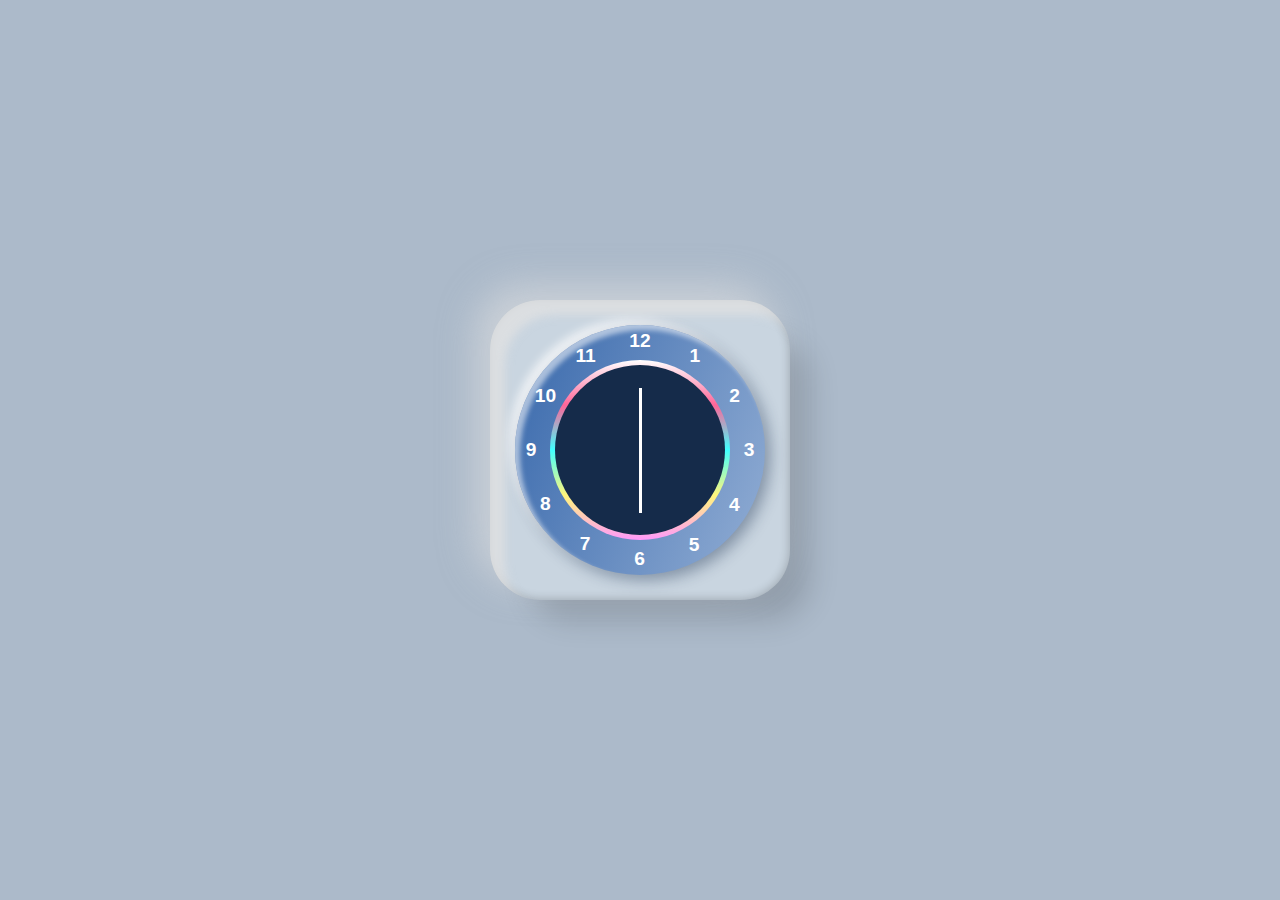
==== index.html @ 133ba68c "cool loader done" ====
<!DOCTYPE html>
<html lang="en">
  <head>
    <meta charset="UTF-8" />
    <meta name="viewport" content="width=device-width, initial-scale=1.0" />
    <link rel="stylesheet" href="style.css" />
    <title>Analog clock</title>
  </head>
  <body>
    <div class="clock">
      <div class="numbers">
        <span style="--i: 0"><b>12</b></span>
        <span style="--i: 1"><b>1</b></span>
        <span style="--i: 2"><b>2</b></span>
        <span style="--i: 3"><b>3</b></span>
        <span style="--i: 4"><b>4</b></span>
        <span style="--i: 5"><b>5</b></span>
        <span style="--i: 6"><b>6</b></span>
        <span style="--i: 7"><b>7</b></span>
        <span style="--i: 8"><b>8</b></span>
        <span style="--i: 9"><b>9</b></span>
        <span style="--i: 10"><b>10</b></span>
        <span style="--i: 11"><b>11</b></span>
        <div class="circle" id="hr"><i></i></div>
        <div class="circle" id="mn"><i></i></div>
        <div class="circle" id="sc"><i></i></div>
      </div>
    </div>

    <script src="app.js"></script>
  </body>
</html>
---- style.css ----
* {
  padding: 0;
  margin: 0;
  box-sizing: border-box;
}

body {
  font-family: "Roboto", sans-serif;
  background-color: #acbaca;
  min-height: 100vh;
  display: flex;
  justify-content: center;
  align-items: center;
}

.clock {
  position: relative;
  width: 300px;
  height: 300px;
  background: #c9d5e0;
  display: flex;
  justify-content: center;
  align-items: center;
  border-radius: 50px;
  box-shadow: 30px 30px 30px -10px rgba(0, 0, 0, 0.15),
    inset 15px 15px 10px rgba(225, 225, 225, 0.75),
    -15px -15px 35px rgba(225, 225, 225, 0.55),
    inset -1px -1px 10px rgba(0, 0, 0, 0.2);
}

.clock .numbers {
  position: absolute;
  width: 250px;
  height: 250px;
  display: flex;
  justify-content: center;
  align-items: center;
  /* background: #83a1bb; */
  background: #152b4a linear-gradient(111deg, #3969ac, #91add4);
  border-radius: 50%;
  box-shadow: 5px 5px 15px #152b4a66,
    inset 5px 5px 5px rgba(255, 255, 255, 0.55),
    -6px -6px 10px rgba(255, 255, 255, 0.8);
}

.clock .numbers span {
  position: absolute;
  inset: 5px;
  text-align: center;
  color: #fff;
  font-size: 1.2em;
  transform: rotate(calc(30deg * var(--i)));
}

.clock .numbers span b {
  font-weight: 600;
  display: inline-block;
  transform: rotate(calc(-30deg * var(--i)));
}
.clock .numbers::before {
  content: "";
  position: absolute;
  inset: 35px;
  background: linear-gradient(#ffffff, #ff6598, #41ffff, #fff67b, #ff99fa);
  border-radius: 50%;
  animation: animate 30s linear infinite;
}
@keyframes animate {
  0% {
    transform: rotate(360deg);
  }
  100% {
    transform: rotate(0deg);
  }
}

.clock .numbers::after {
  content: "";
  position: absolute;
  inset: 40px;
  background: #152b4a;
  border-radius: 50%;
}
.clock .numbers .circle {
  position: absolute;
  inset: 0;
  border-radius: 50%;
  display: flex;
  justify-content: center;
  align-items: center;
  z-index: 10;
}
.clock .numbers .circle i {
  position: absolute;
  width: 3px;
  height: 50%;
  background: #fff;
  transform-origin: bottom;
  transform: skewY(0.55);
}

.clock .numbers .circle#hr i {
  transform: skewY(0.3);
}
.clock .numbers .circle#min i {
  height: 40%;
  transform: skewY(0.3);
}

.clock .numbers .circle#sec i {
  height: 30%;
  transform: skewY(0.3);
}
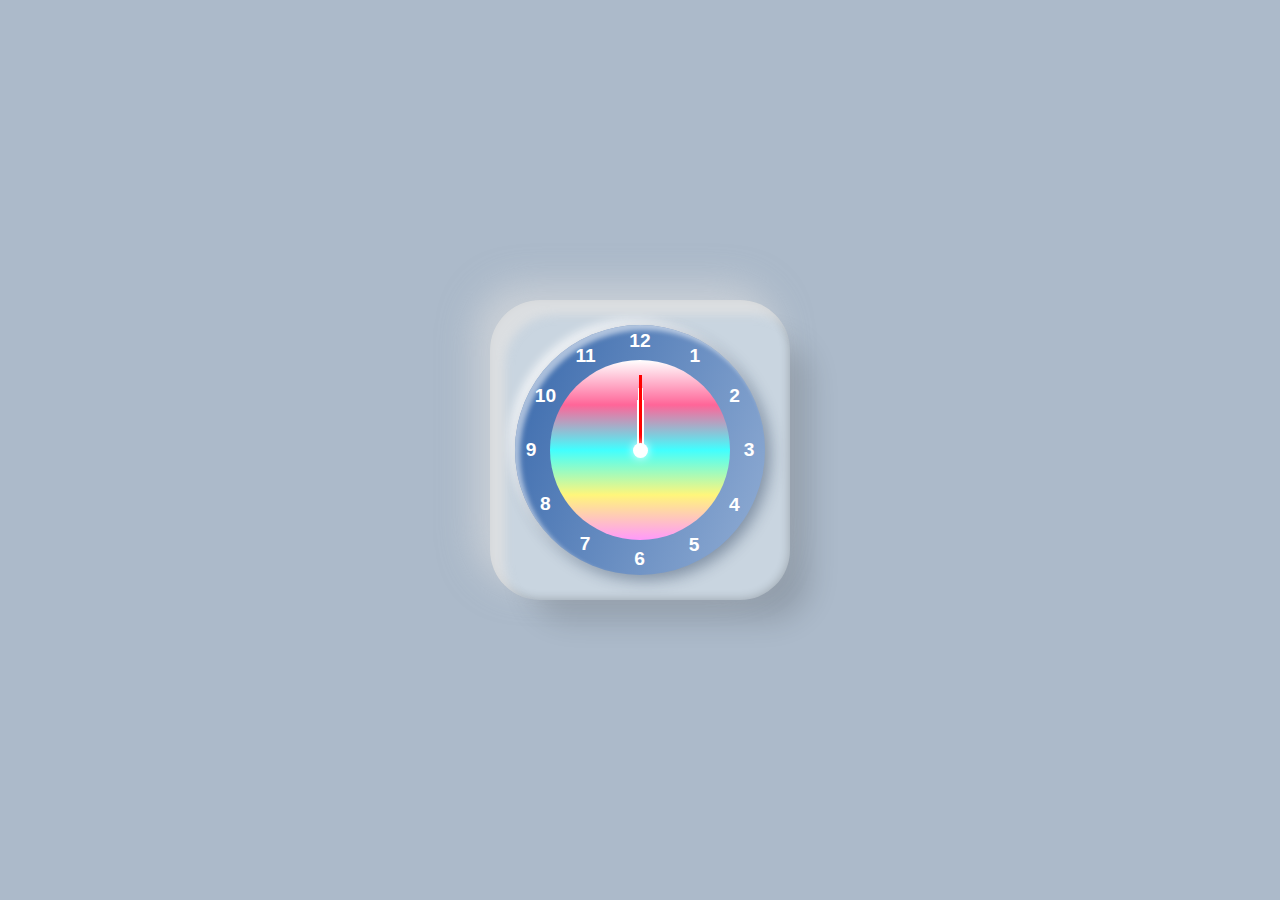
==== commit 225c9770: "solved animation and hands possition issue" ====
--- a/index.html
+++ b/index.html
@@ -24,6 +24,7 @@
         <div class="circle" id="hr"><i></i></div>
         <div class="circle" id="mn"><i></i></div>
         <div class="circle" id="sc"><i></i></div>
+        <div class="center"></div>
       </div>
     </div>
 
--- a/style.css
+++ b/style.css
@@ -78,7 +78,7 @@
   content: "";
   position: absolute;
   inset: 40px;
-  background: #152b4a;
+  /* background: #ff6598; */
   border-radius: 50%;
 }
 .clock .numbers .circle {
@@ -86,28 +86,88 @@
   inset: 0;
   border-radius: 50%;
   display: flex;
-  justify-content: center;
-  align-items: center;
+
   z-index: 10;
+  /* background-color: #ff99fa; best background */
+  /* background-color: #fff67b; */
 }
 .clock .numbers .circle i {
-  position: absolute;
-  width: 3px;
-  height: 50%;
+  display: flex;
+  align-items: center;
+  justify-content: center;
   background: #fff;
   transform-origin: bottom;
   transform: skewY(0.55);
 }
 
+.circle {
+  display: flex;
+  justify-content: center;
+  position: absolute;
+}
+
+.circle i {
+  position: absolute;
+  bottom: 50%;
+  transform-origin: bottom;
+}
+
 .clock .numbers .circle#hr i {
   transform: skewY(0.3);
-}
-.clock .numbers .circle#min i {
-  height: 40%;
-  transform: skewY(0.3);
+  width: 7px;
+  height: 20%;
+
+  animation: animate 43200s linear infinite;
 }
 
-.clock .numbers .circle#sec i {
+.clock .numbers .circle#mn i {
+  width: 5px;
+  height: 25%;
+  transform: skewY(0.3);
+  animation: animate 3600s linear infinite;
+}
+
+.clock .numbers .circle#sc i {
+  width: 3px;
   height: 30%;
   transform: skewY(0.3);
+  background-color: red;
+
+  animation: animate 60s linear infinite;
 }
+
+.clock .numbers .circle i::before {
+  content: "";
+  position: absolute;
+  inset: 0;
+  border-radius: 50%;
+  /* animation: animate 43200s linear infinite; */
+}
+
+.clock .numbers .circle i::after {
+  content: "";
+  position: absolute;
+  inset: 10px;
+  border-radius: 50%;
+
+  /* animation: animate 43200s linear infinite; */
+}
+
+.center {
+  position: absolute;
+  width: 15px;
+  height: 15px;
+  background-color: #fff;
+  border-radius: 50%;
+  z-index: 100;
+  box-shadow: 0 0 10px #fff;
+}
+
+@keyframes animate {
+  0% {
+    transform: rotate(360deg);
+  }
+  100% {
+    transform: rotate(0deg);
+  }
+}
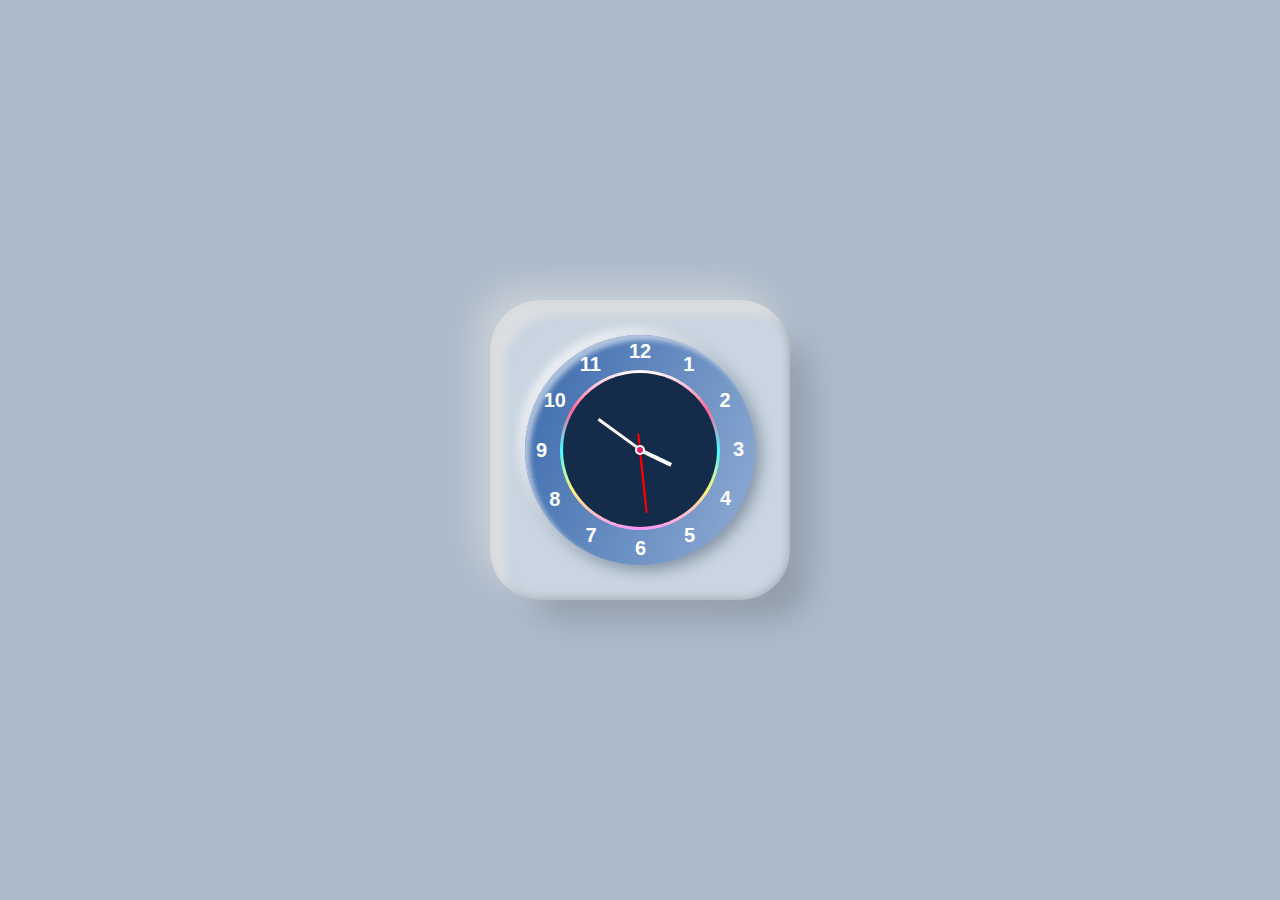
==== commit 62294beb: "basic project analog clock complete" ====
--- a/index.html
+++ b/index.html
@@ -24,7 +24,6 @@
         <div class="circle" id="hr"><i></i></div>
         <div class="circle" id="mn"><i></i></div>
         <div class="circle" id="sc"><i></i></div>
-        <div class="center"></div>
       </div>
     </div>
 
--- a/style.css
+++ b/style.css
@@ -5,12 +5,12 @@
 }
 
 body {
-  font-family: "Roboto", sans-serif;
-  background-color: #acbaca;
-  min-height: 100vh;
   display: flex;
   justify-content: center;
   align-items: center;
+  min-height: 100vh;
+  background-color: #acbaca;
+  font-family: "Roboto", sans-serif;
 }
 
 .clock {
@@ -28,13 +28,20 @@
     inset -1px -1px 10px rgba(0, 0, 0, 0.2);
 }
 
+.clock::before {
+  content: "";
+  position: absolute;
+  width: 4px;
+  height: 4px;
+  background: #e91e63;
+  border-radius: 50%;
+  z-index: 1000;
+  box-shadow: 0 0 0 1px #e91e63, 0 0 0 3px #fff, 0 0 5px 5px rgba(0, 0, 0, 0.15);
+}
+
 .clock .numbers {
   position: absolute;
-  width: 250px;
-  height: 250px;
-  display: flex;
-  justify-content: center;
-  align-items: center;
+  inset: 35px;
   /* background: #83a1bb; */
   background: #152b4a linear-gradient(111deg, #3969ac, #91add4);
   border-radius: 50%;
@@ -48,7 +55,7 @@
   inset: 5px;
   text-align: center;
   color: #fff;
-  font-size: 1.2em;
+  font-size: 1.25em;
   transform: rotate(calc(30deg * var(--i)));
 }
 
@@ -77,8 +84,8 @@
 .clock .numbers::after {
   content: "";
   position: absolute;
-  inset: 40px;
-  /* background: #ff6598; */
+  inset: 38px;
+  background: #152b4a;
   border-radius: 50%;
 }
 .clock .numbers .circle {
@@ -86,88 +93,33 @@
   inset: 0;
   border-radius: 50%;
   display: flex;
-
+  justify-content: center;
   z-index: 10;
   /* background-color: #ff99fa; best background */
   /* background-color: #fff67b; */
 }
 .clock .numbers .circle i {
-  display: flex;
-  align-items: center;
-  justify-content: center;
-  background: #fff;
+  position: absolute;
+  width: 3px;
+  height: 50%;
+  background-color: #fff;
   transform-origin: bottom;
-  transform: skewY(0.55);
-}
-
-.circle {
-  display: flex;
-  justify-content: center;
-  position: absolute;
-}
-
-.circle i {
-  position: absolute;
-  bottom: 50%;
-  transform-origin: bottom;
+  transform: scaleY(0.55);
 }
 
 .clock .numbers .circle#hr i {
-  transform: skewY(0.3);
-  width: 7px;
-  height: 20%;
-
-  animation: animate 43200s linear infinite;
+  transform: scaleY(0.3);
+  width: 4px;
 }
-
 .clock .numbers .circle#mn i {
-  width: 5px;
-  height: 25%;
-  transform: skewY(0.3);
-  animation: animate 3600s linear infinite;
+  transform: scaleY(0.45);
+  position: absolute;
+  width: 3px;
+  z-index: 11;
 }
-
 .clock .numbers .circle#sc i {
-  width: 3px;
-  height: 30%;
-  transform: skewY(0.3);
+  transform: scaleY(0.55);
   background-color: red;
-
-  animation: animate 60s linear infinite;
+  width: 2px;
+  box-shadow: 0 30px 0 red;
 }
-
-.clock .numbers .circle i::before {
-  content: "";
-  position: absolute;
-  inset: 0;
-  border-radius: 50%;
-  /* animation: animate 43200s linear infinite; */
-}
-
-.clock .numbers .circle i::after {
-  content: "";
-  position: absolute;
-  inset: 10px;
-  border-radius: 50%;
-
-  /* animation: animate 43200s linear infinite; */
-}
-
-.center {
-  position: absolute;
-  width: 15px;
-  height: 15px;
-  background-color: #fff;
-  border-radius: 50%;
-  z-index: 100;
-  box-shadow: 0 0 10px #fff;
-}
-
-@keyframes animate {
-  0% {
-    transform: rotate(360deg);
-  }
-  100% {
-    transform: rotate(0deg);
-  }
-}
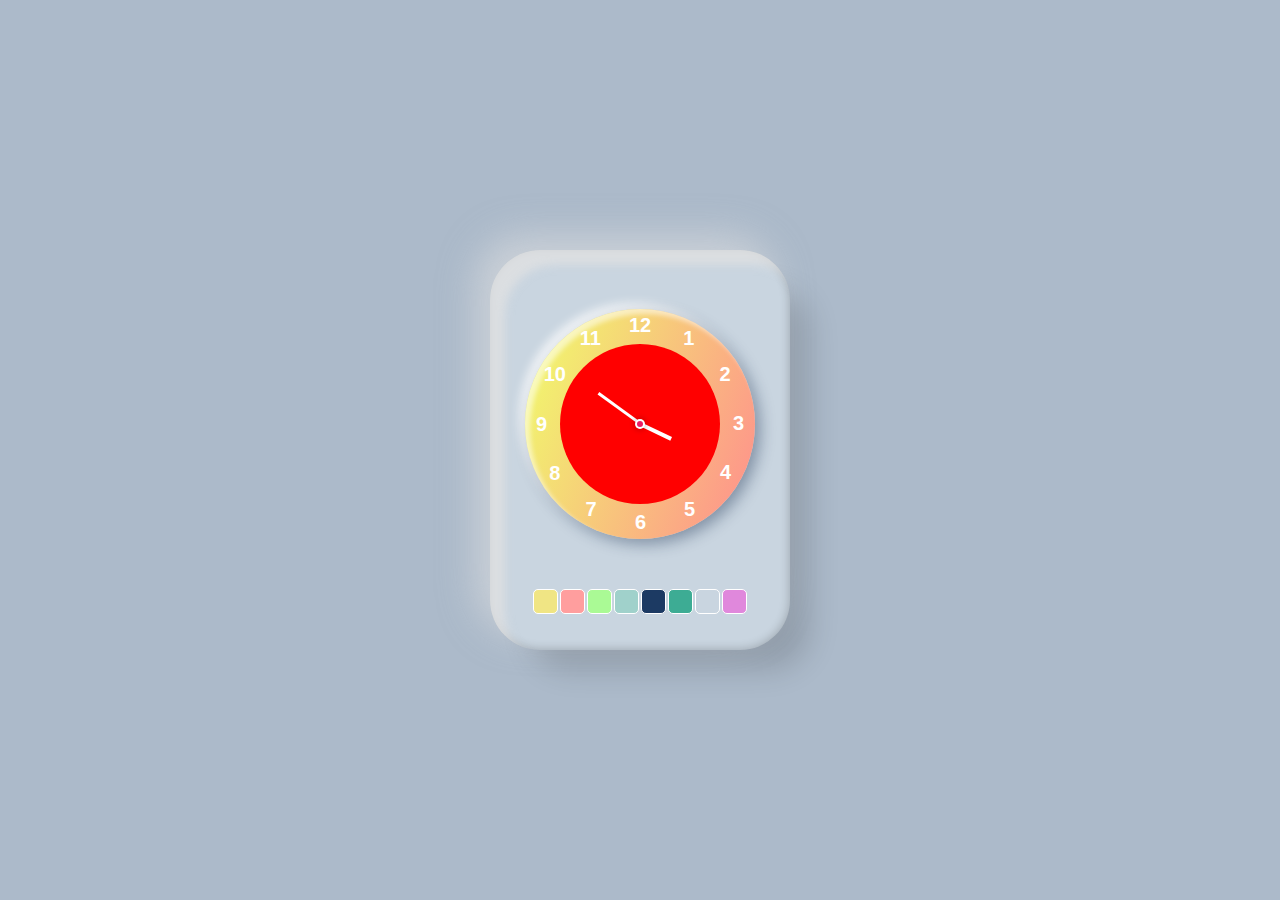
==== commit 57b8a681: "{" ====
--- a/index.html
+++ b/index.html
@@ -7,23 +7,70 @@
     <title>Analog clock</title>
   </head>
   <body>
-    <div class="clock">
-      <div class="numbers">
-        <span style="--i: 0"><b>12</b></span>
-        <span style="--i: 1"><b>1</b></span>
-        <span style="--i: 2"><b>2</b></span>
-        <span style="--i: 3"><b>3</b></span>
-        <span style="--i: 4"><b>4</b></span>
-        <span style="--i: 5"><b>5</b></span>
-        <span style="--i: 6"><b>6</b></span>
-        <span style="--i: 7"><b>7</b></span>
-        <span style="--i: 8"><b>8</b></span>
-        <span style="--i: 9"><b>9</b></span>
-        <span style="--i: 10"><b>10</b></span>
-        <span style="--i: 11"><b>11</b></span>
-        <div class="circle" id="hr"><i></i></div>
-        <div class="circle" id="mn"><i></i></div>
-        <div class="circle" id="sc"><i></i></div>
+    <div class="container">
+      <div class="clock">
+        <div class="numbers">
+          <span style="--i: 0"><b>12</b></span>
+          <span style="--i: 1"><b>1</b></span>
+          <span style="--i: 2"><b>2</b></span>
+          <span style="--i: 3"><b>3</b></span>
+          <span style="--i: 4"><b>4</b></span>
+          <span style="--i: 5"><b>5</b></span>
+          <span style="--i: 6"><b>6</b></span>
+          <span style="--i: 7"><b>7</b></span>
+          <span style="--i: 8"><b>8</b></span>
+          <span style="--i: 9"><b>9</b></span>
+          <span style="--i: 10"><b>10</b></span>
+          <span style="--i: 11"><b>11</b></span>
+          <div class="circle" id="hr"><i></i></div>
+          <div class="circle" id="mn"><i></i></div>
+          <div class="circle" id="sc"><i></i></div>
+        </div>
+      </div>
+      <div class="addition">
+        <!-- <button>Click me</button> -->
+        <div class="collor_pallate">
+          <div
+            class="color-box"
+            data-color="#f0e584"
+            style="background-color: #f0e584"
+          ></div>
+          <div
+            class="color-box"
+            data-color="#ff9e9e"
+            style="background-color: #ff9e9e"
+          ></div>
+          <div
+            class="color-box"
+            data-color="#aafa95"
+            style="background-color: #aafa95"
+          ></div>
+          <div
+            class="color-box"
+            data-color="#a0d1cb"
+            style="background-color: #a0d1cb"
+          ></div>
+          <div
+            class="color-box"
+            data-color="#1c3a63"
+            style="background-color: #1c3a63"
+          ></div>
+          <div
+            class="color-box"
+            data-color="#3dac94"
+            style="background-color: #3dac94"
+          ></div>
+          <div
+            class="color-box"
+            data-color="linear-gradient(111deg, #f0ff6a, #ff8d8d)"
+            style="background-color: linear-gradient(111deg, #f0ff6a, #ff8d8d)"
+          ></div>
+          <div
+            class="color-box"
+            data-color="#e088dc"
+            style="background-color: #e088dc"
+          ></div>
+        </div>
       </div>
     </div>
 
--- a/style.css
+++ b/style.css
@@ -12,20 +12,28 @@
   background-color: #acbaca;
   font-family: "Roboto", sans-serif;
 }
-
-.clock {
-  position: relative;
-  width: 300px;
-  height: 300px;
-  background: #c9d5e0;
+.container {
   display: flex;
   justify-content: center;
+  width: 100%;
+  max-width: 300px;
+  height: 400px;
   align-items: center;
+  flex-direction: column;
+  background: #c9d5e0;
   border-radius: 50px;
   box-shadow: 30px 30px 30px -10px rgba(0, 0, 0, 0.15),
     inset 15px 15px 10px rgba(225, 225, 225, 0.75),
     -15px -15px 35px rgba(225, 225, 225, 0.55),
     inset -1px -1px 10px rgba(0, 0, 0, 0.2);
+}
+.clock {
+  display: flex;
+  justify-content: center;
+  align-items: center;
+  position: relative;
+  width: 300px;
+  height: 300px;
 }
 
 .clock::before {
@@ -42,8 +50,7 @@
 .clock .numbers {
   position: absolute;
   inset: 35px;
-  /* background: #83a1bb; */
-  background: #152b4a linear-gradient(111deg, #3969ac, #91add4);
+  background: linear-gradient(111deg, #f0ff6a, #ff8d8d);
   border-radius: 50%;
   box-shadow: 5px 5px 15px #152b4a66,
     inset 5px 5px 5px rgba(255, 255, 255, 0.55),
@@ -68,7 +75,8 @@
   content: "";
   position: absolute;
   inset: 35px;
-  background: linear-gradient(#ffffff, #ff6598, #41ffff, #fff67b, #ff99fa);
+  /* background: linear-gradient(#ffffff, #ff6598, #41ffff, #fff67b, #ff99fa); */
+  background: url();
   border-radius: 50%;
   animation: animate 30s linear infinite;
 }
@@ -81,13 +89,13 @@
   }
 }
 
-.clock .numbers::after {
+/* .clock .numbers::after {
   content: "";
   position: absolute;
   inset: 38px;
   background: #152b4a;
   border-radius: 50%;
-}
+} */
 .clock .numbers .circle {
   position: absolute;
   inset: 0;
@@ -123,3 +131,29 @@
   width: 2px;
   box-shadow: 0 30px 0 red;
 }
+
+.collor_pallate {
+  display: flex;
+  width: 100%;
+  height: 40px;
+  flex-direction: row;
+  justify-content: center;
+  align-items: center;
+  margin-bottom: 5px;
+  margin-top: 8px;
+  flex-wrap: wrap;
+  justify-content: center;
+}
+.color-box {
+  width: 25px;
+  height: 25px;
+  margin: 1px;
+  border-radius: 5px;
+  cursor: pointer;
+  border: 1px solid rgb(255, 255, 255);
+}
+
+.color-box:hover {
+  box-shadow: 0 0 2px rgb(71, 71, 71);
+  transform: scale(1.1);
+}
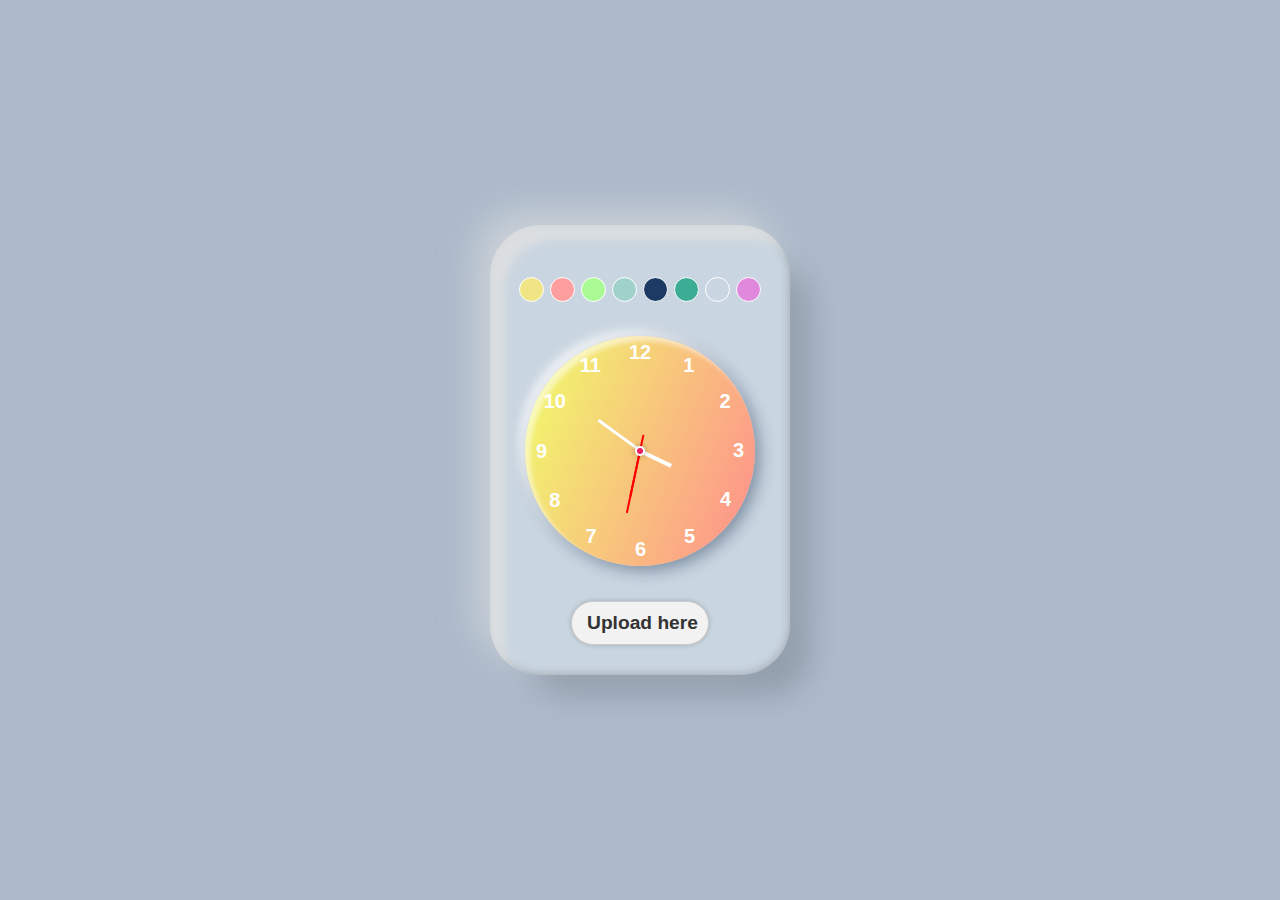
==== commit ea182574: "upload button added" ====
--- a/index.html
+++ b/index.html
@@ -4,10 +4,58 @@
     <meta charset="UTF-8" />
     <meta name="viewport" content="width=device-width, initial-scale=1.0" />
     <link rel="stylesheet" href="style.css" />
+    <link
+      rel="stylesheet"
+      href="https://use.fontawesome.com/releases/v5.5.0/css/all.css"
+      integrity="sha384-B4dIYHKNBt8Bc12p+WXckhzcICo0wtJAoU8YZTY5qE0Id1GSseTk6S+L3BlXeVIU"
+      crossorigin="anonymous"
+    />
     <title>Analog clock</title>
   </head>
   <body>
     <div class="container">
+      <div class="collor_pallate">
+        <div
+          class="color-box"
+          data-color="#f0e584"
+          style="background-color: #f0e584"
+        ></div>
+        <div
+          class="color-box"
+          data-color="#ff9e9e"
+          style="background-color: #ff9e9e"
+        ></div>
+        <div
+          class="color-box"
+          data-color="#aafa95"
+          style="background-color: #aafa95"
+        ></div>
+        <div
+          class="color-box"
+          data-color="#a0d1cb"
+          style="background-color: #a0d1cb"
+        ></div>
+        <div
+          class="color-box"
+          data-color="#1c3a63"
+          style="background-color: #1c3a63"
+        ></div>
+        <div
+          class="color-box"
+          data-color="#3dac94"
+          style="background-color: #3dac94"
+        ></div>
+        <div
+          class="color-box"
+          data-color="linear-gradient(111deg, #f0ff6a, #ff8d8d)"
+          style="background-color: linear-gradient(111deg, #f0ff6a, #ff8d8d)"
+        ></div>
+        <div
+          class="color-box"
+          data-color="#e088dc"
+          style="background-color: #e088dc"
+        ></div>
+      </div>
       <div class="clock">
         <div class="numbers">
           <span style="--i: 0"><b>12</b></span>
@@ -27,51 +75,12 @@
           <div class="circle" id="sc"><i></i></div>
         </div>
       </div>
-      <div class="addition">
-        <!-- <button>Click me</button> -->
-        <div class="collor_pallate">
-          <div
-            class="color-box"
-            data-color="#f0e584"
-            style="background-color: #f0e584"
-          ></div>
-          <div
-            class="color-box"
-            data-color="#ff9e9e"
-            style="background-color: #ff9e9e"
-          ></div>
-          <div
-            class="color-box"
-            data-color="#aafa95"
-            style="background-color: #aafa95"
-          ></div>
-          <div
-            class="color-box"
-            data-color="#a0d1cb"
-            style="background-color: #a0d1cb"
-          ></div>
-          <div
-            class="color-box"
-            data-color="#1c3a63"
-            style="background-color: #1c3a63"
-          ></div>
-          <div
-            class="color-box"
-            data-color="#3dac94"
-            style="background-color: #3dac94"
-          ></div>
-          <div
-            class="color-box"
-            data-color="linear-gradient(111deg, #f0ff6a, #ff8d8d)"
-            style="background-color: linear-gradient(111deg, #f0ff6a, #ff8d8d)"
-          ></div>
-          <div
-            class="color-box"
-            data-color="#e088dc"
-            style="background-color: #e088dc"
-          ></div>
-        </div>
-      </div>
+      <!-- <button class="fas fa-cloud-upload-alt icon">Upload here</button> -->
+      <div class="upload">
+        <label for="file" class="custom-file-upload">
+          <i class="fa fa-cloud-upload-alt icon"></i> Upload here
+        </label>
+        <input type="file" id="file" style="display: none;" />
     </div>
 
     <script src="app.js"></script>
--- a/style.css
+++ b/style.css
@@ -17,7 +17,7 @@
   justify-content: center;
   width: 100%;
   max-width: 300px;
-  height: 400px;
+  height: 450px;
   align-items: center;
   flex-direction: column;
   background: #c9d5e0;
@@ -51,6 +51,7 @@
   position: absolute;
   inset: 35px;
   background: linear-gradient(111deg, #f0ff6a, #ff8d8d);
+
   border-radius: 50%;
   box-shadow: 5px 5px 15px #152b4a66,
     inset 5px 5px 5px rgba(255, 255, 255, 0.55),
@@ -71,15 +72,15 @@
   display: inline-block;
   transform: rotate(calc(-30deg * var(--i)));
 }
-.clock .numbers::before {
+/* .clock .numbers::before {
   content: "";
   position: absolute;
   inset: 35px;
-  /* background: linear-gradient(#ffffff, #ff6598, #41ffff, #fff67b, #ff99fa); */
-  background: url();
+  background: linear-gradient(#ffffff, #ff6598, #41ffff, #fff67b, #ff99fa);
+  background-size: cover;
   border-radius: 50%;
   animation: animate 30s linear infinite;
-}
+} */
 @keyframes animate {
   0% {
     transform: rotate(360deg);
@@ -138,17 +139,17 @@
   height: 40px;
   flex-direction: row;
   justify-content: center;
-  align-items: center;
-  margin-bottom: 5px;
-  margin-top: 8px;
+  /* margin-bottom: 5px; */
+  position: relative;
+  top: 3%;
+  margin-top: 5px;
   flex-wrap: wrap;
-  justify-content: center;
 }
 .color-box {
   width: 25px;
   height: 25px;
-  margin: 1px;
-  border-radius: 5px;
+  margin: 3px;
+  border-radius: 50%;
   cursor: pointer;
   border: 1px solid rgb(255, 255, 255);
 }
@@ -157,3 +158,39 @@
   box-shadow: 0 0 2px rgb(71, 71, 71);
   transform: scale(1.1);
 }
+
+/* input {
+
+  height: 40px;
+
+  border: none;
+  background-color: #e91e63;
+
+  cursor: pointer;
+  margin-top: 10px;
+
+
+  color: #fff;
+} */
+.custom-file-upload {
+  padding: 10px;
+  width: 100%;
+  border: 1px solid #ccc;
+  border-radius: 40px;
+  display: inline-block;
+  cursor: pointer;
+  background: #f2f2f2;
+  box-shadow: 0 0 5px rgba(0, 0, 0, 0.2);
+  color: #333;
+  font-size: 1.2em;
+  font-weight: 600;
+  text-align: center;
+}
+
+.custom-file-upload:hover {
+  background: #e8e8e8;
+}
+
+.custom-file-upload i {
+  margin-right: 5px;
+}
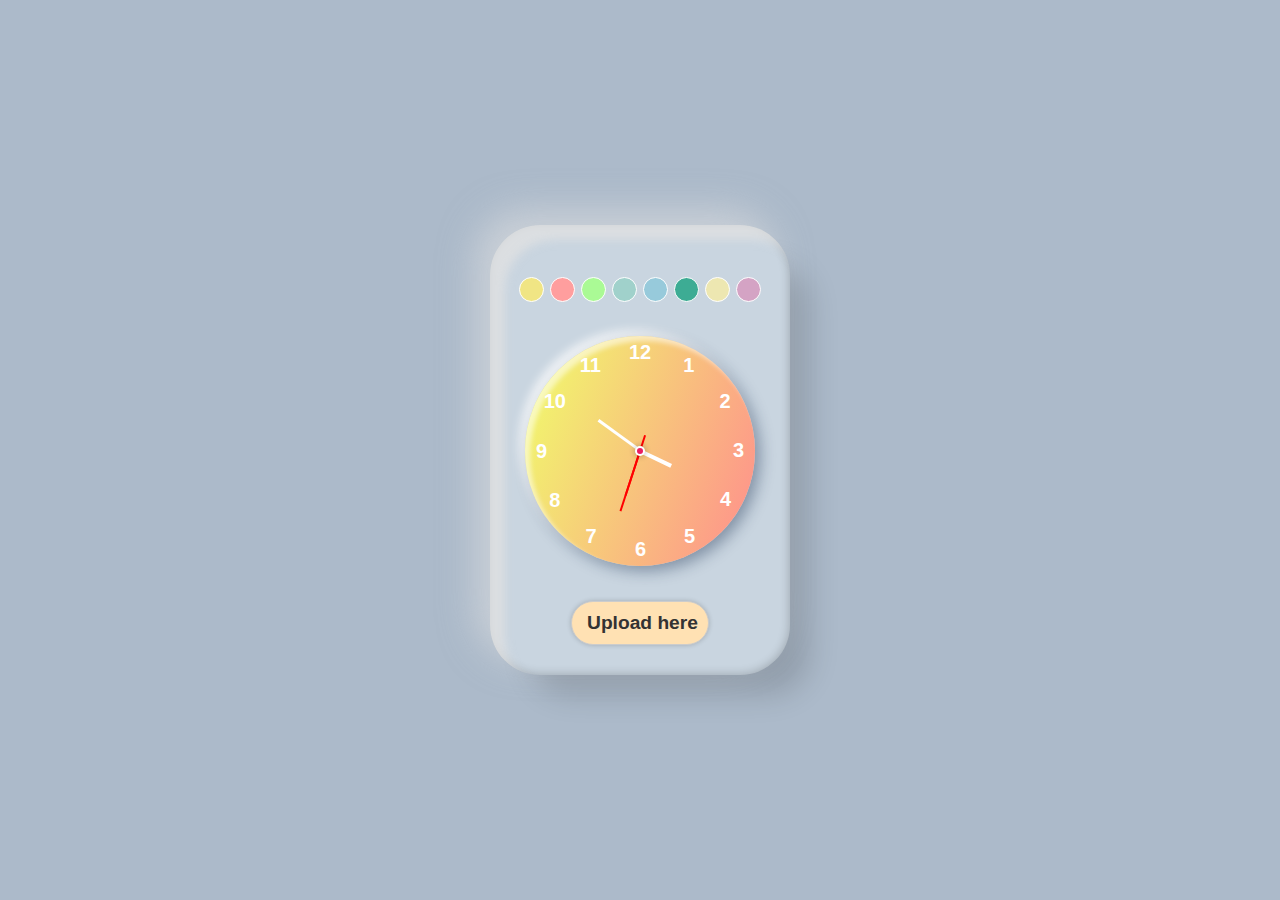
==== commit d81d76ec: "added style for upload button" ====
--- a/index.html
+++ b/index.html
@@ -37,8 +37,8 @@
         ></div>
         <div
           class="color-box"
-          data-color="#1c3a63"
-          style="background-color: #1c3a63"
+          data-color="#97cadb"
+          style="background-color: #97cadb"
         ></div>
         <div
           class="color-box"
@@ -47,13 +47,13 @@
         ></div>
         <div
           class="color-box"
-          data-color="linear-gradient(111deg, #f0ff6a, #ff8d8d)"
-          style="background-color: linear-gradient(111deg, #f0ff6a, #ff8d8d)"
+          data-color="#EDE7B1"
+          style="background-color: #EDE7B1"
         ></div>
         <div
           class="color-box"
-          data-color="#e088dc"
-          style="background-color: #e088dc"
+          data-color="#d4a3c4"
+          style="background-color: #d4a3c4"
         ></div>
       </div>
       <div class="clock">
@@ -86,3 +86,4 @@
     <script src="app.js"></script>
   </body>
 </html>
+<!-- style="background-color: #e088dc" -->--- a/style.css
+++ b/style.css
@@ -179,7 +179,7 @@
   border-radius: 40px;
   display: inline-block;
   cursor: pointer;
-  background: #f2f2f2;
+  background: #ffe1b3;
   box-shadow: 0 0 5px rgba(0, 0, 0, 0.2);
   color: #333;
   font-size: 1.2em;
@@ -188,7 +188,7 @@
 }
 
 .custom-file-upload:hover {
-  background: #e8e8e8;
+  box-shadow: 0 0 5px rgba(0, 0, 0, 0.4);
 }
 
 .custom-file-upload i {
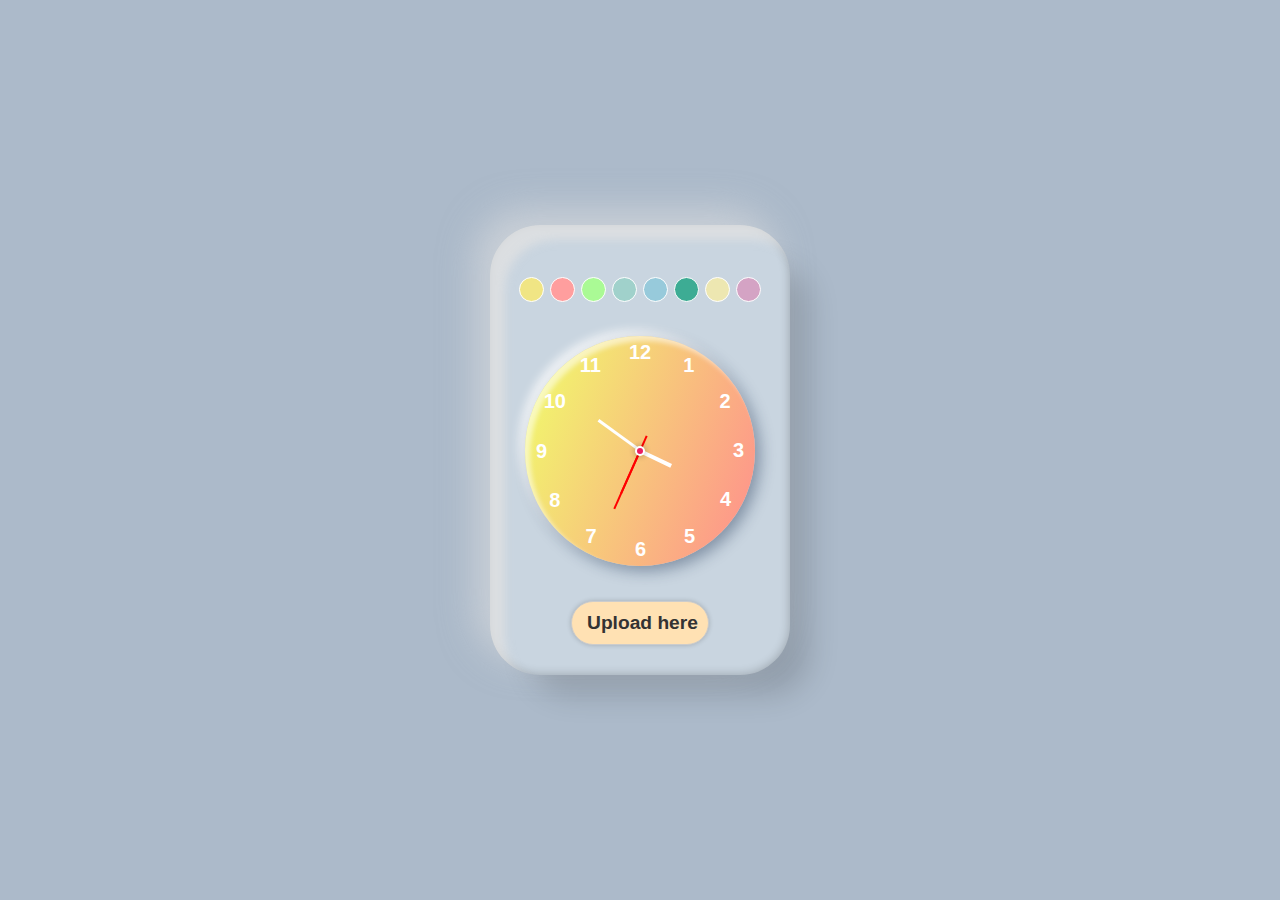
==== commit 3943c987: "completed project with image uploader in background" ====
--- a/index.html
+++ b/index.html
@@ -1,89 +1,56 @@
 <!DOCTYPE html>
 <html lang="en">
-  <head>
-    <meta charset="UTF-8" />
-    <meta name="viewport" content="width=device-width, initial-scale=1.0" />
-    <link rel="stylesheet" href="style.css" />
-    <link
-      rel="stylesheet"
-      href="https://use.fontawesome.com/releases/v5.5.0/css/all.css"
-      integrity="sha384-B4dIYHKNBt8Bc12p+WXckhzcICo0wtJAoU8YZTY5qE0Id1GSseTk6S+L3BlXeVIU"
-      crossorigin="anonymous"
-    />
-    <title>Analog clock</title>
-  </head>
-  <body>
-    <div class="container">
-      <div class="collor_pallate">
-        <div
-          class="color-box"
-          data-color="#f0e584"
-          style="background-color: #f0e584"
-        ></div>
-        <div
-          class="color-box"
-          data-color="#ff9e9e"
-          style="background-color: #ff9e9e"
-        ></div>
-        <div
-          class="color-box"
-          data-color="#aafa95"
-          style="background-color: #aafa95"
-        ></div>
-        <div
-          class="color-box"
-          data-color="#a0d1cb"
-          style="background-color: #a0d1cb"
-        ></div>
-        <div
-          class="color-box"
-          data-color="#97cadb"
-          style="background-color: #97cadb"
-        ></div>
-        <div
-          class="color-box"
-          data-color="#3dac94"
-          style="background-color: #3dac94"
-        ></div>
-        <div
-          class="color-box"
-          data-color="#EDE7B1"
-          style="background-color: #EDE7B1"
-        ></div>
-        <div
-          class="color-box"
-          data-color="#d4a3c4"
-          style="background-color: #d4a3c4"
-        ></div>
+
+<head>
+  <meta charset="UTF-8" />
+  <meta name="viewport" content="width=device-width, initial-scale=1.0" />
+  <link rel="stylesheet" href="style.css" />
+  <link rel="stylesheet" href="https://use.fontawesome.com/releases/v5.5.0/css/all.css"
+    integrity="sha384-B4dIYHKNBt8Bc12p+WXckhzcICo0wtJAoU8YZTY5qE0Id1GSseTk6S+L3BlXeVIU" crossorigin="anonymous" />
+  <title>Analog clock</title>
+</head>
+
+<body>
+  <div class="container">
+    <div class="collor_pallate">
+      <div class="color-box" data-color="#f0e584" style="background-color: #f0e584"></div>
+      <div class="color-box" data-color="#ff9e9e" style="background-color: #ff9e9e"></div>
+      <div class="color-box" data-color="#aafa95" style="background-color: #aafa95"></div>
+      <div class="color-box" data-color="#a0d1cb" style="background-color: #a0d1cb"></div>
+      <div class="color-box" data-color="#97cadb" style="background-color: #97cadb"></div>
+      <div class="color-box" data-color="#3dac94" style="background-color: #3dac94"></div>
+      <div class="color-box" data-color="#EDE7B1" style="background-color: #EDE7B1"></div>
+      <div class="color-box" data-color="#d4a3c4" style="background-color: #d4a3c4"></div>
+    </div>
+    <div class="clock">
+      <div class="numbers">
+        <span style="--i: 0"><b>12</b></span>
+        <span style="--i: 1"><b>1</b></span>
+        <span style="--i: 2"><b>2</b></span>
+        <span style="--i: 3"><b>3</b></span>
+        <span style="--i: 4"><b>4</b></span>
+        <span style="--i: 5"><b>5</b></span>
+        <span style="--i: 6"><b>6</b></span>
+        <span style="--i: 7"><b>7</b></span>
+        <span style="--i: 8"><b>8</b></span>
+        <span style="--i: 9"><b>9</b></span>
+        <span style="--i: 10"><b>10</b></span>
+        <span style="--i: 11"><b>11</b></span>
+        <div class="circle" id="hr"><i></i></div>
+        <div class="circle" id="mn"><i></i></div>
+        <div class="circle" id="sc"><i></i></div>
       </div>
-      <div class="clock">
-        <div class="numbers">
-          <span style="--i: 0"><b>12</b></span>
-          <span style="--i: 1"><b>1</b></span>
-          <span style="--i: 2"><b>2</b></span>
-          <span style="--i: 3"><b>3</b></span>
-          <span style="--i: 4"><b>4</b></span>
-          <span style="--i: 5"><b>5</b></span>
-          <span style="--i: 6"><b>6</b></span>
-          <span style="--i: 7"><b>7</b></span>
-          <span style="--i: 8"><b>8</b></span>
-          <span style="--i: 9"><b>9</b></span>
-          <span style="--i: 10"><b>10</b></span>
-          <span style="--i: 11"><b>11</b></span>
-          <div class="circle" id="hr"><i></i></div>
-          <div class="circle" id="mn"><i></i></div>
-          <div class="circle" id="sc"><i></i></div>
-        </div>
-      </div>
-      <!-- <button class="fas fa-cloud-upload-alt icon">Upload here</button> -->
-      <div class="upload">
-        <label for="file" class="custom-file-upload">
-          <i class="fa fa-cloud-upload-alt icon"></i> Upload here
-        </label>
-        <input type="file" id="file" style="display: none;" />
+    </div>
+    <div class="upload">
+      <label for="file" class="custom-file-upload">
+        <i class="fa fa-cloud-upload-alt icon"></i> Upload here
+      </label>
+      <!-- <input type="file" id="file" style="display: none;" /> -->
+      <input type="file" id="file" accept="image/*" onchange="previewImage(event)" style="display: none;" />
     </div>
 
     <script src="app.js"></script>
-  </body>
+</body>
+
 </html>
 <!-- style="background-color: #e088dc" -->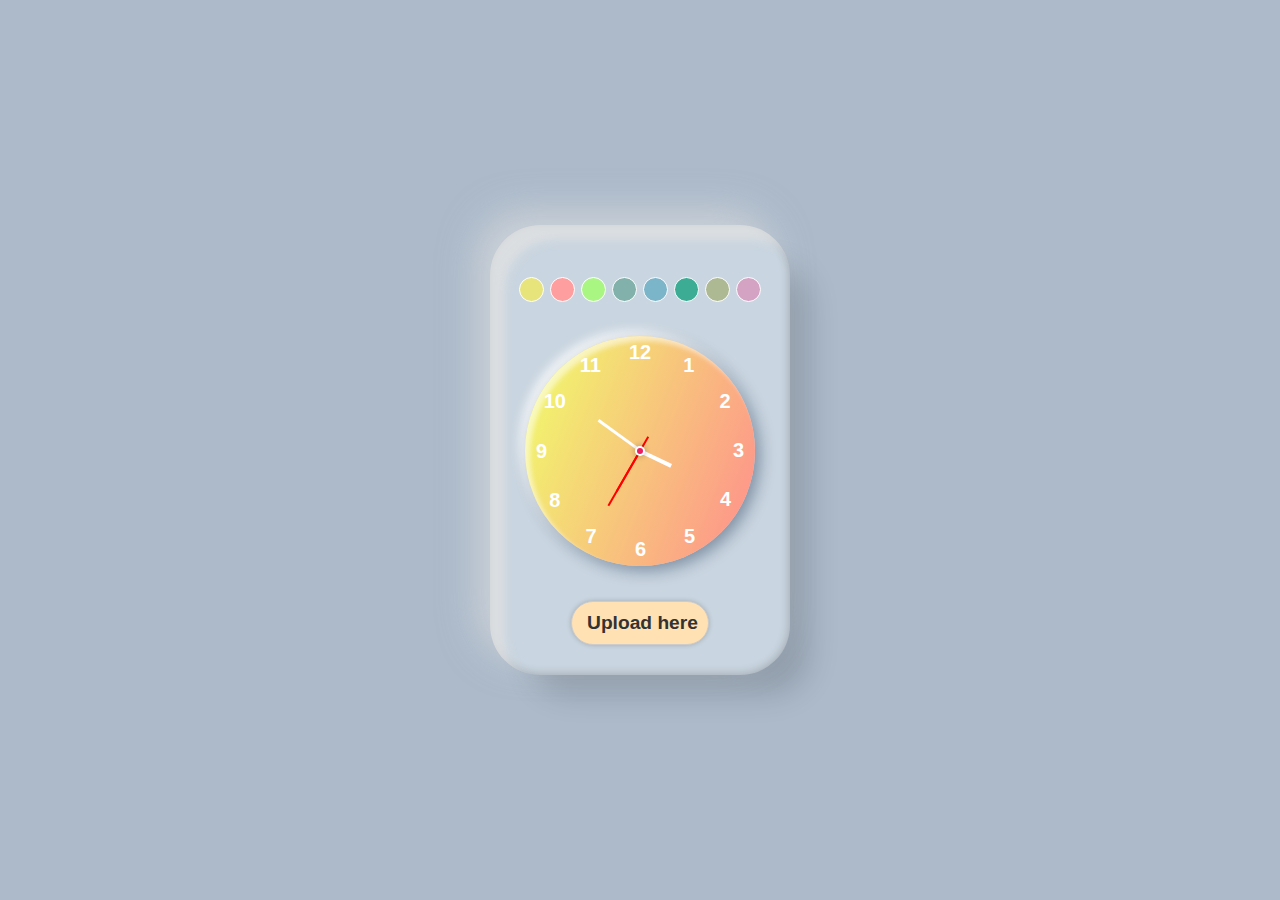
==== commit c87c4d80: "added preview images" ====
--- a/index.html
+++ b/index.html
@@ -13,13 +13,13 @@
 <body>
   <div class="container">
     <div class="collor_pallate">
-      <div class="color-box" data-color="#f0e584" style="background-color: #f0e584"></div>
+      <div class="color-box" data-color="#e6e47a" style="background-color: #e6e47a"></div>
       <div class="color-box" data-color="#ff9e9e" style="background-color: #ff9e9e"></div>
-      <div class="color-box" data-color="#aafa95" style="background-color: #aafa95"></div>
-      <div class="color-box" data-color="#a0d1cb" style="background-color: #a0d1cb"></div>
-      <div class="color-box" data-color="#97cadb" style="background-color: #97cadb"></div>
+      <div class="color-box" data-color="#AAF683" style="background-color: #AAF683"></div>
+      <div class="color-box" data-color="#82b1ab" style="background-color: #82b1ab"></div>
+      <div class="color-box" data-color="#7ab5c9" style="background-color: #7ab5c9"></div>
       <div class="color-box" data-color="#3dac94" style="background-color: #3dac94"></div>
-      <div class="color-box" data-color="#EDE7B1" style="background-color: #EDE7B1"></div>
+      <div class="color-box" data-color="#78C091" style="background-color: #ADB993"></div>
       <div class="color-box" data-color="#d4a3c4" style="background-color: #d4a3c4"></div>
     </div>
     <div class="clock">
--- a/style.css
+++ b/style.css
@@ -72,31 +72,7 @@
   display: inline-block;
   transform: rotate(calc(-30deg * var(--i)));
 }
-/* .clock .numbers::before {
-  content: "";
-  position: absolute;
-  inset: 35px;
-  background: linear-gradient(#ffffff, #ff6598, #41ffff, #fff67b, #ff99fa);
-  background-size: cover;
-  border-radius: 50%;
-  animation: animate 30s linear infinite;
-} */
-@keyframes animate {
-  0% {
-    transform: rotate(360deg);
-  }
-  100% {
-    transform: rotate(0deg);
-  }
-}
 
-/* .clock .numbers::after {
-  content: "";
-  position: absolute;
-  inset: 38px;
-  background: #152b4a;
-  border-radius: 50%;
-} */
 .clock .numbers .circle {
   position: absolute;
   inset: 0;
@@ -104,8 +80,6 @@
   display: flex;
   justify-content: center;
   z-index: 10;
-  /* background-color: #ff99fa; best background */
-  /* background-color: #fff67b; */
 }
 .clock .numbers .circle i {
   position: absolute;
@@ -139,7 +113,6 @@
   height: 40px;
   flex-direction: row;
   justify-content: center;
-  /* margin-bottom: 5px; */
   position: relative;
   top: 3%;
   margin-top: 5px;
@@ -159,19 +132,6 @@
   transform: scale(1.1);
 }
 
-/* input {
-
-  height: 40px;
-
-  border: none;
-  background-color: #e91e63;
-
-  cursor: pointer;
-  margin-top: 10px;
-
-
-  color: #fff;
-} */
 .custom-file-upload {
   padding: 10px;
   width: 100%;
